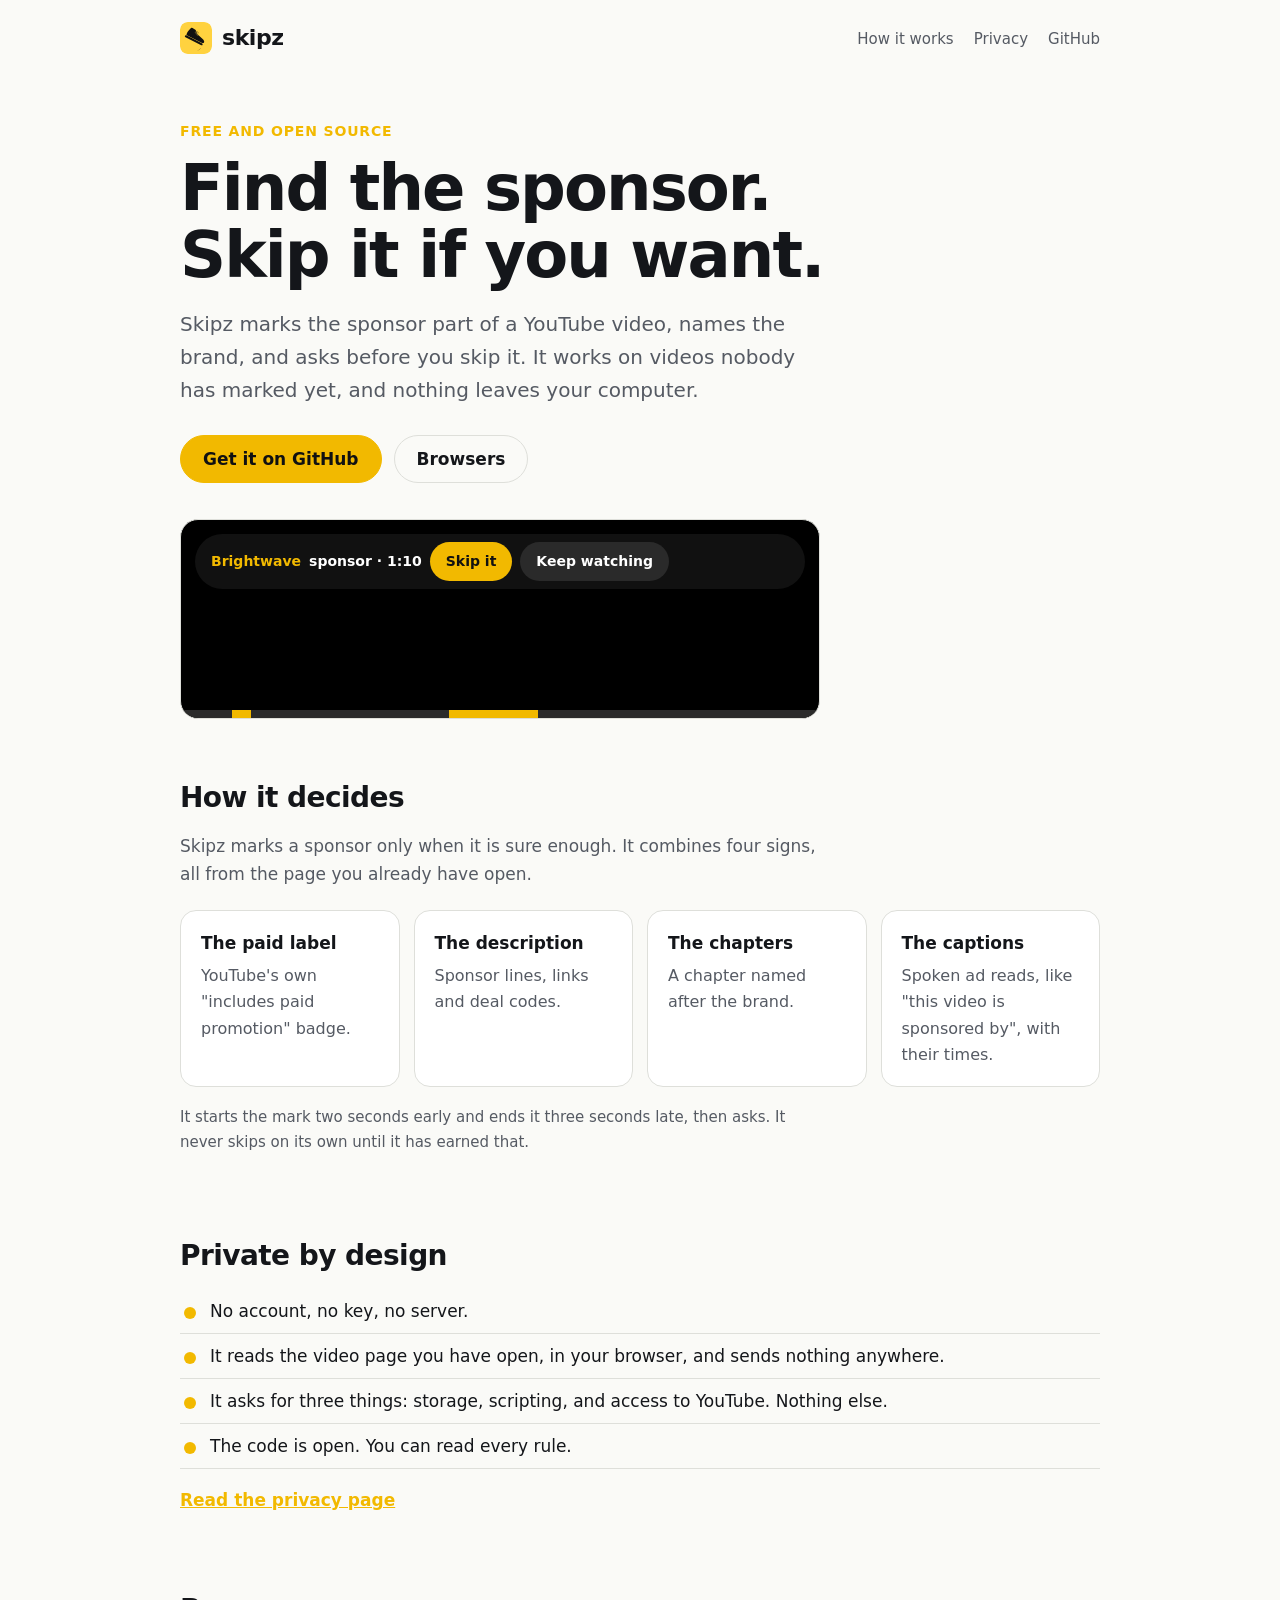
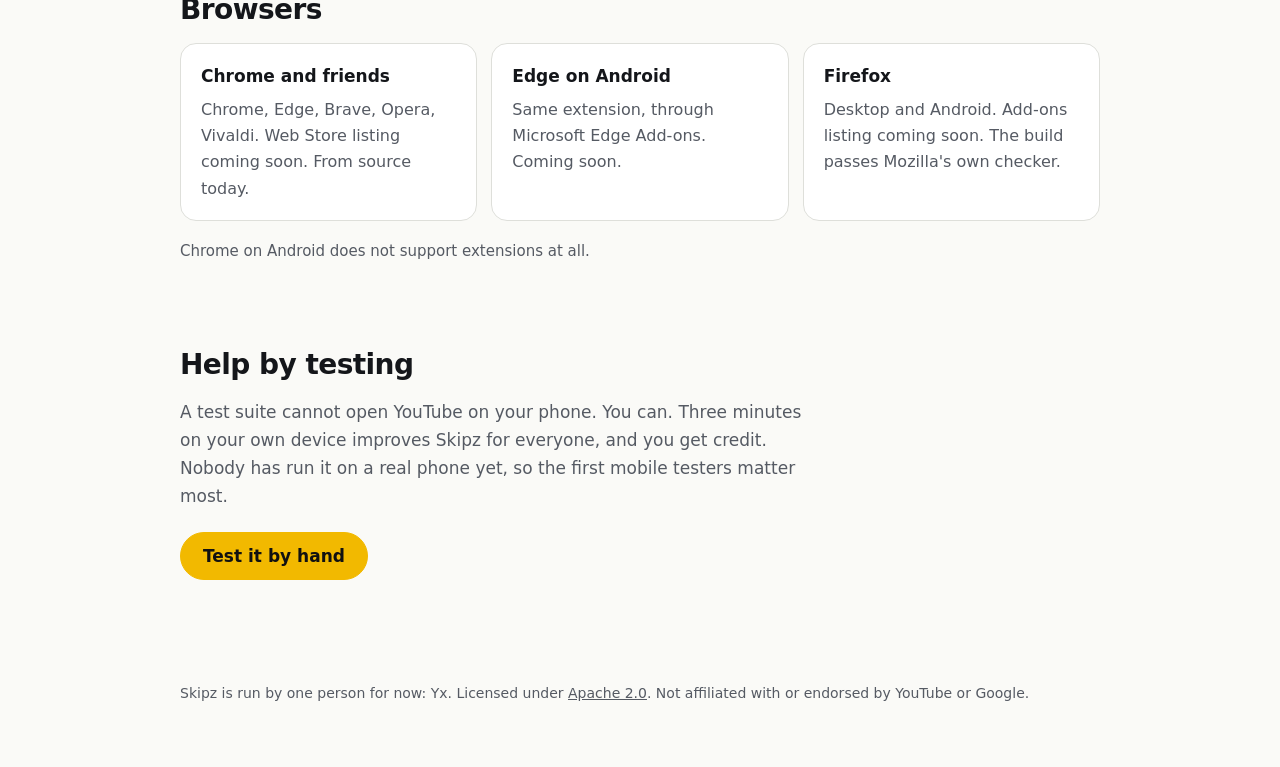
==== index.html @ 68180277 "Skipz site: landing page and privacy page" ====
<!doctype html>
<html lang="en">
<head>
<meta charset="utf-8">
<meta name="viewport" content="width=device-width,initial-scale=1">
<title>Skipz: find the sponsor, skip it if you want</title>
<meta name="description" content="Skipz finds the sponsor part of a YouTube video, names the brand, and asks before you skip it. Free, open source, nothing leaves your computer.">
<link rel="icon" type="image/svg+xml" href="favicon.svg">
<link rel="stylesheet" href="style.css">
</head>
<body>
<header class="wrap top">
  <a class="brand" href="./"><img src="favicon.svg" alt="" width="32" height="32">skipz</a>
  <nav><a href="#how">How it works</a><a href="#privacy">Privacy</a><a href="https://github.com/getskipz/skipz">GitHub</a></nav>
</header>

<main>
<section class="wrap hero">
  <p class="eyebrow">Free and open source</p>
  <h1>Find the sponsor.<br>Skip it if you want.</h1>
  <p class="lead">Skipz marks the sponsor part of a YouTube video, names the brand, and asks before you skip it. It works on videos nobody has marked yet, and nothing leaves your computer.</p>
  <p class="cta">
    <a class="btn primary" href="https://github.com/getskipz/skipz">Get it on GitHub</a>
    <a class="btn" href="#install">Browsers</a>
  </p>
  <div class="demo" role="img" aria-label="A video timeline with a yellow mark over the sponsor part and a question: Skip it or keep watching">
    <div class="screen"><span class="chipq"><b>Brightwave</b> sponsor · 1:10 <i class="go">Skip it</i><i class="stay">Keep watching</i></span></div>
    <div class="bar"><span class="m a"></span><span class="m b"></span></div>
  </div>
</section>

<section class="wrap" id="how">
  <h2>How it decides</h2>
  <p class="sub">Skipz marks a sponsor only when it is sure enough. It combines four signs, all from the page you already have open.</p>
  <div class="grid">
    <article><h3>The paid label</h3><p>YouTube's own "includes paid promotion" badge.</p></article>
    <article><h3>The description</h3><p>Sponsor lines, links and deal codes.</p></article>
    <article><h3>The chapters</h3><p>A chapter named after the brand.</p></article>
    <article><h3>The captions</h3><p>Spoken ad reads, like "this video is sponsored by", with their times.</p></article>
  </div>
  <p class="sub small">It starts the mark two seconds early and ends it three seconds late, then asks. It never skips on its own until it has earned that.</p>
</section>

<section class="wrap" id="privacy">
  <h2>Private by design</h2>
  <ul class="ticks">
    <li>No account, no key, no server.</li>
    <li>It reads the video page you have open, in your browser, and sends nothing anywhere.</li>
    <li>It asks for three things: storage, scripting, and access to YouTube. Nothing else.</li>
    <li>The code is open. You can read every rule.</li>
  </ul>
  <p><a class="link" href="privacy.html">Read the privacy page</a></p>
</section>

<section class="wrap" id="install">
  <h2>Browsers</h2>
  <div class="grid three">
    <article><h3>Chrome and friends</h3><p>Chrome, Edge, Brave, Opera, Vivaldi. Web Store listing coming soon. From source today.</p></article>
    <article><h3>Edge on Android</h3><p>Same extension, through Microsoft Edge Add-ons. Coming soon.</p></article>
    <article><h3>Firefox</h3><p>Desktop and Android. Add-ons listing coming soon. The build passes Mozilla's own checker.</p></article>
  </div>
  <p class="sub small">Chrome on Android does not support extensions at all.</p>
</section>

<section class="wrap help">
  <h2>Help by testing</h2>
  <p class="sub">A test suite cannot open YouTube on your phone. You can. Three minutes on your own device improves Skipz for everyone, and you get credit. Nobody has run it on a real phone yet, so the first mobile testers matter most.</p>
  <p class="cta"><a class="btn primary" href="https://github.com/getskipz/skipz/blob/main/docs/TESTING.md">Test it by hand</a></p>
</section>
</main>

<footer class="wrap foot">
  <p>Skipz is run by one person for now: Yx. Licensed under <a href="https://github.com/getskipz/skipz/blob/main/LICENSE">Apache 2.0</a>. Not affiliated with or endorsed by YouTube or Google.</p>
</footer>
</body>
</html>
---- style.css ----
:root{--bg:#0b0c0e;--card:#16181c;--ink:#f4f4f2;--muted:#a9adb4;--line:#2a2d33;--y:#ffd23f;--on-y:#111}
@media (prefers-color-scheme:light){:root{--bg:#fafaf7;--card:#fff;--ink:#14161a;--muted:#555a63;--line:#dedfda;--y:#f2b900;--on-y:#111}}
*{box-sizing:border-box}
html{scroll-behavior:smooth}
body{margin:0;background:var(--bg);color:var(--ink);font:17px/1.65 system-ui,-apple-system,"Segoe UI",Roboto,sans-serif}
.wrap{max-width:960px;margin:0 auto;padding:0 20px}
a{color:inherit}
.top{display:flex;align-items:center;justify-content:space-between;padding-top:20px;padding-bottom:20px}
.brand{display:inline-flex;align-items:center;gap:10px;font-weight:800;font-size:22px;letter-spacing:-.02em;text-decoration:none}.brand img{border-radius:8px}
.top nav a{margin-left:20px;text-decoration:none;color:var(--muted);font-size:15px}
.top nav a:hover{color:var(--ink)}
.hero{padding-top:56px;padding-bottom:40px}
.eyebrow{color:var(--y);font-weight:600;font-size:14px;letter-spacing:.06em;text-transform:uppercase;margin:0 0 12px}
h1{font-size:clamp(38px,7vw,64px);line-height:1.04;letter-spacing:-.03em;margin:0 0 20px}
h2{font-size:28px;letter-spacing:-.02em;margin:0 0 10px}
h3{font-size:17px;margin:0 0 6px}
.lead{font-size:20px;color:var(--muted);max-width:620px;margin:0 0 28px}
.cta{display:flex;flex-wrap:wrap;gap:12px;margin:0 0 36px}
.btn{display:inline-flex;align-items:center;min-height:48px;padding:0 22px;border-radius:999px;border:1px solid var(--line);text-decoration:none;font-weight:600}
.btn.primary{background:var(--y);color:var(--on-y);border-color:var(--y)}
.btn:focus-visible,a:focus-visible{outline:2px solid var(--y);outline-offset:3px}
.demo{background:#000;border-radius:18px;border:1px solid var(--line);overflow:hidden;max-width:640px}
.screen{height:190px;position:relative}
.chipq{position:absolute;left:14px;top:14px;right:14px;display:flex;flex-wrap:wrap;align-items:center;gap:8px;background:#111;color:#fff;border-radius:999px;padding:8px 8px 8px 16px;font:600 14px/1.2 system-ui,sans-serif}
.chipq b{color:var(--y)}
.chipq i{font-style:normal;border-radius:999px;padding:11px 16px}
.chipq .go{background:var(--y);color:#111}.chipq .stay{background:#2a2a2a}
.bar{height:8px;background:#2b2b2b;position:relative}
.m{position:absolute;top:0;height:100%;background:var(--y)}
.m.a{left:8%;width:3%}.m.b{left:42%;width:14%}
section.wrap{padding-top:44px;padding-bottom:12px}
.sub{color:var(--muted);max-width:640px;margin:0 0 22px}
.sub.small{font-size:15px;margin-top:18px}
.grid{display:grid;gap:14px;grid-template-columns:repeat(auto-fit,minmax(210px,1fr))}
.grid.three{grid-template-columns:repeat(auto-fit,minmax(250px,1fr))}
article{background:var(--card);border:1px solid var(--line);border-radius:16px;padding:18px 20px}
article p{margin:0;color:var(--muted);font-size:16px}
.ticks{list-style:none;padding:0;margin:0 0 16px}
.ticks li{padding:8px 0 8px 30px;position:relative;border-bottom:1px solid var(--line)}
.ticks li::before{content:"";position:absolute;left:4px;top:18px;width:12px;height:12px;border-radius:50%;background:var(--y)}
.link{color:var(--y);font-weight:600}
.help{padding-bottom:20px}
.foot{padding-top:40px;padding-bottom:48px;color:var(--muted);font-size:14px}
.doc h1{font-size:clamp(32px,6vw,48px)}
.doc h2{margin-top:34px}
.doc table{width:100%;border-collapse:collapse;margin:12px 0}
.doc td,.doc th{border-bottom:1px solid var(--line);padding:10px 8px;text-align:left;vertical-align:top;font-size:16px}
.doc code{background:var(--card);border:1px solid var(--line);border-radius:6px;padding:1px 6px;font-size:.92em}
@media (prefers-reduced-motion:reduce){html{scroll-behavior:auto}}
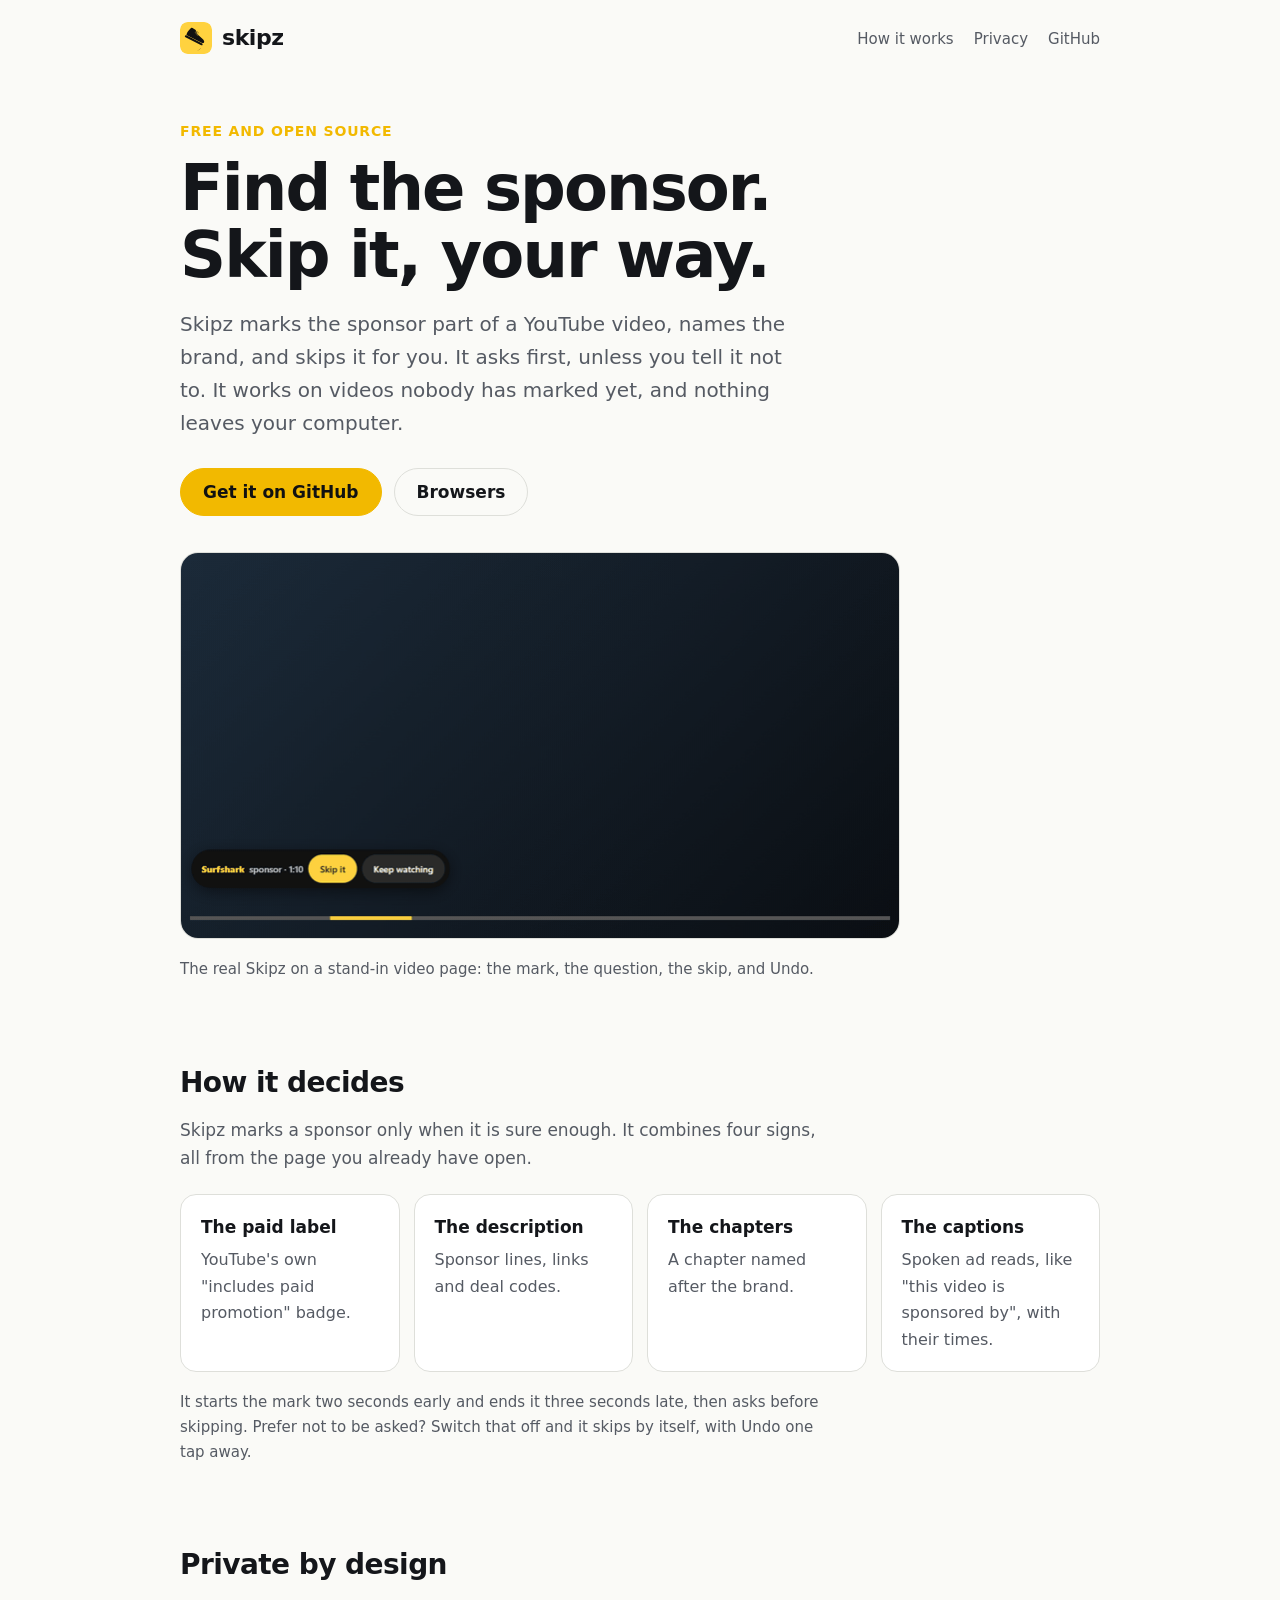
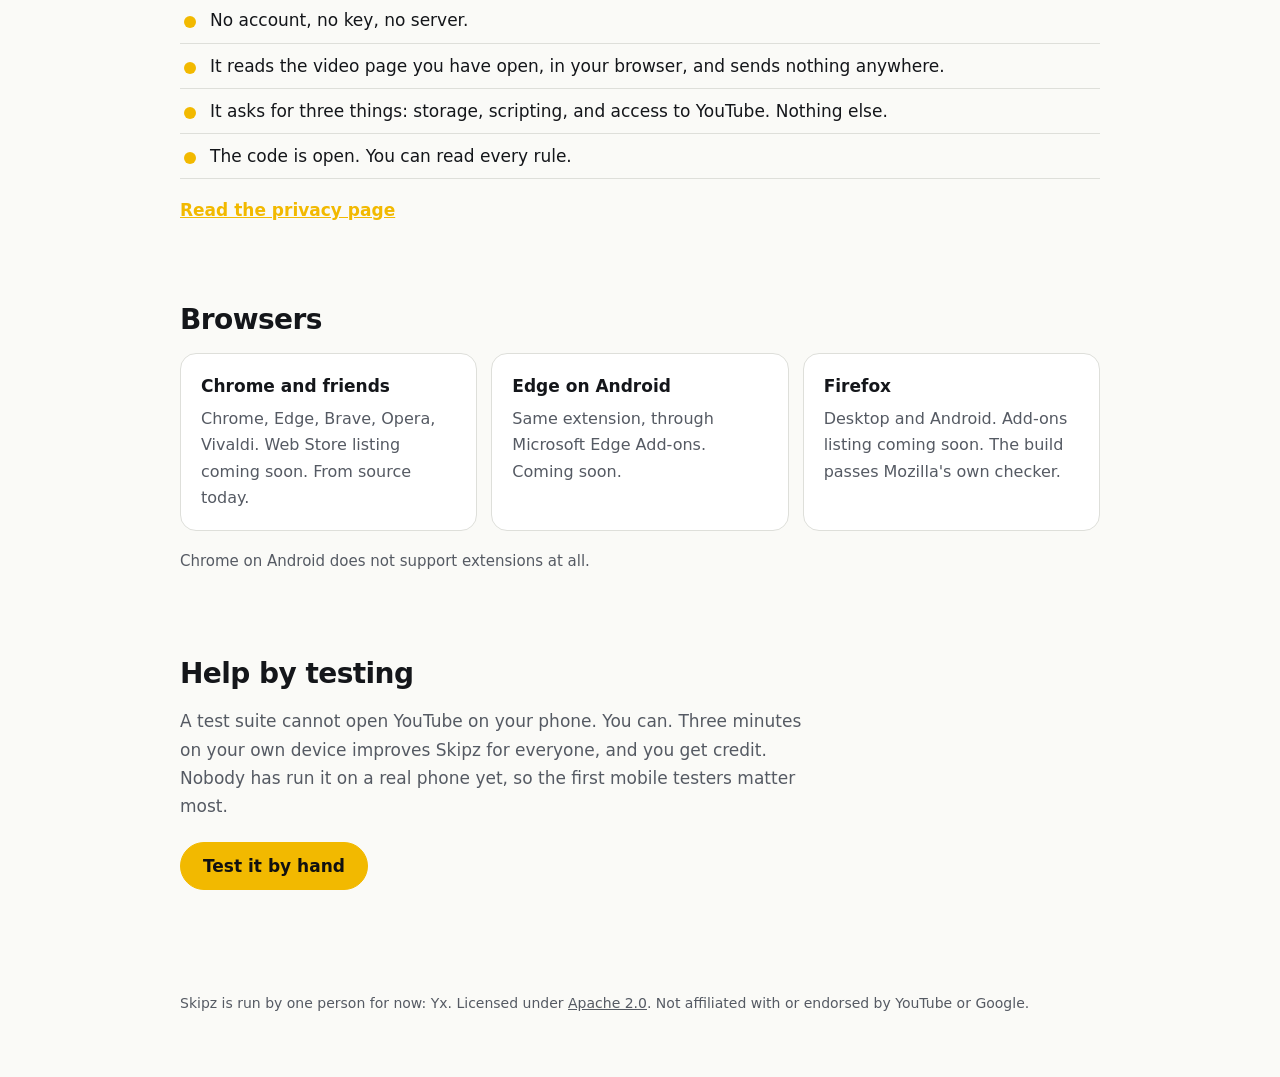
==== commit 5bf77bd7: "Site: real demo GIF, three modes wording" ====
--- a/index.html
+++ b/index.html
@@ -4,7 +4,7 @@
 <meta charset="utf-8">
 <meta name="viewport" content="width=device-width,initial-scale=1">
 <title>Skipz: find the sponsor, skip it if you want</title>
-<meta name="description" content="Skipz finds the sponsor part of a YouTube video, names the brand, and asks before you skip it. Free, open source, nothing leaves your computer.">
+<meta name="description" content="Skipz finds the sponsor part of a YouTube video, names the brand, and skips it for you. Free, open source, nothing leaves your computer.">
 <link rel="icon" type="image/svg+xml" href="favicon.svg">
 <link rel="stylesheet" href="style.css">
 </head>
@@ -17,16 +17,14 @@
 <main>
 <section class="wrap hero">
   <p class="eyebrow">Free and open source</p>
-  <h1>Find the sponsor.<br>Skip it if you want.</h1>
-  <p class="lead">Skipz marks the sponsor part of a YouTube video, names the brand, and asks before you skip it. It works on videos nobody has marked yet, and nothing leaves your computer.</p>
+  <h1>Find the sponsor.<br>Skip it, your way.</h1>
+  <p class="lead">Skipz marks the sponsor part of a YouTube video, names the brand, and skips it for you. It asks first, unless you tell it not to. It works on videos nobody has marked yet, and nothing leaves your computer.</p>
   <p class="cta">
     <a class="btn primary" href="https://github.com/getskipz/skipz">Get it on GitHub</a>
     <a class="btn" href="#install">Browsers</a>
   </p>
-  <div class="demo" role="img" aria-label="A video timeline with a yellow mark over the sponsor part and a question: Skip it or keep watching">
-    <div class="screen"><span class="chipq"><b>Brightwave</b> sponsor · 1:10 <i class="go">Skip it</i><i class="stay">Keep watching</i></span></div>
-    <div class="bar"><span class="m a"></span><span class="m b"></span></div>
-  </div>
+  <img class="demoimg" src="demo.gif" width="720" height="386" alt="A video timeline with a yellow mark over the sponsor part. Skipz asks: Skip it or keep watching. After Skip it, it says Skipped, with an Undo button.">
+  <p class="sub small">The real Skipz on a stand-in video page: the mark, the question, the skip, and Undo.</p>
 </section>
 
 <section class="wrap" id="how">
@@ -38,7 +36,7 @@
     <article><h3>The chapters</h3><p>A chapter named after the brand.</p></article>
     <article><h3>The captions</h3><p>Spoken ad reads, like "this video is sponsored by", with their times.</p></article>
   </div>
-  <p class="sub small">It starts the mark two seconds early and ends it three seconds late, then asks. It never skips on its own until it has earned that.</p>
+  <p class="sub small">It starts the mark two seconds early and ends it three seconds late, then asks before skipping. Prefer not to be asked? Switch that off and it skips by itself, with Undo one tap away.</p>
 </section>
 
 <section class="wrap" id="privacy">
--- a/style.css
+++ b/style.css
@@ -19,6 +19,7 @@
 .btn{display:inline-flex;align-items:center;min-height:48px;padding:0 22px;border-radius:999px;border:1px solid var(--line);text-decoration:none;font-weight:600}
 .btn.primary{background:var(--y);color:var(--on-y);border-color:var(--y)}
 .btn:focus-visible,a:focus-visible{outline:2px solid var(--y);outline-offset:3px}
+.demoimg{display:block;width:100%;max-width:720px;height:auto;border-radius:18px;border:1px solid var(--line)}
 .demo{background:#000;border-radius:18px;border:1px solid var(--line);overflow:hidden;max-width:640px}
 .screen{height:190px;position:relative}
 .chipq{position:absolute;left:14px;top:14px;right:14px;display:flex;flex-wrap:wrap;align-items:center;gap:8px;background:#111;color:#fff;border-radius:999px;padding:8px 8px 8px 16px;font:600 14px/1.2 system-ui,sans-serif}
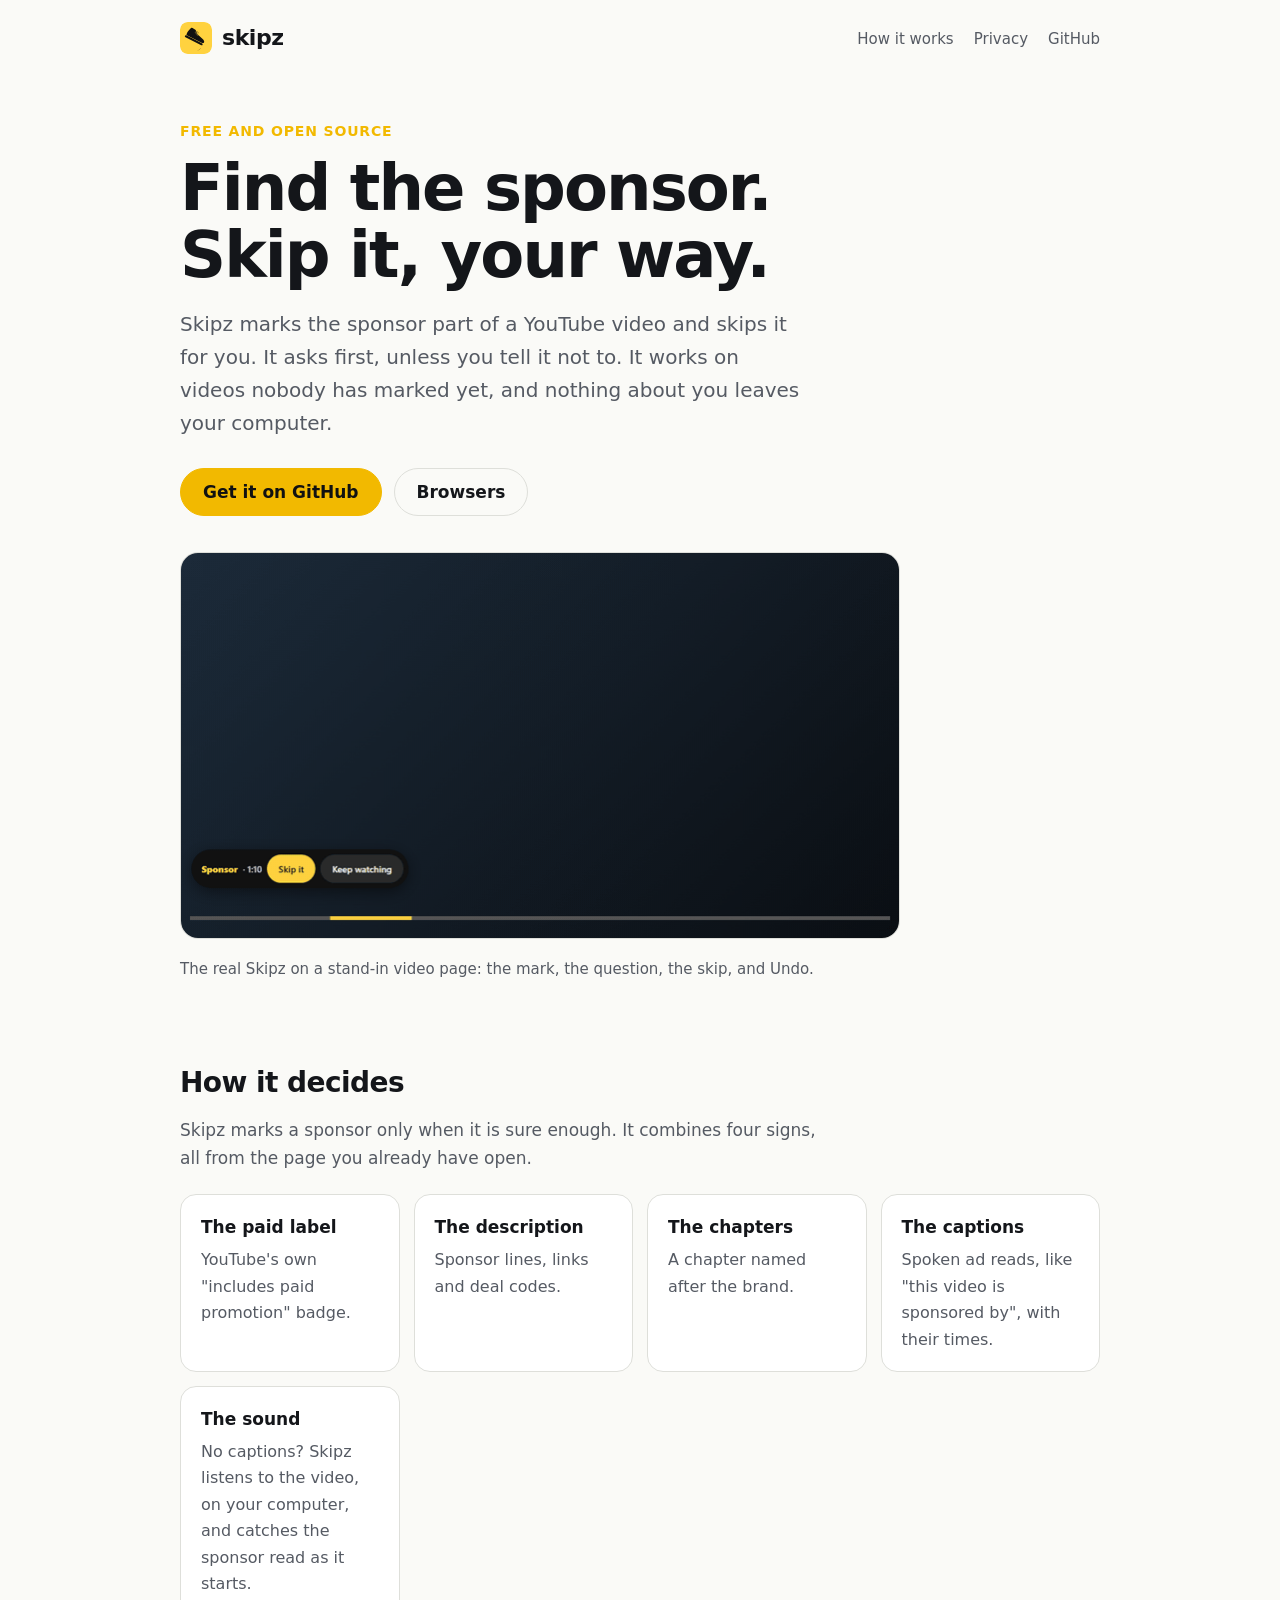
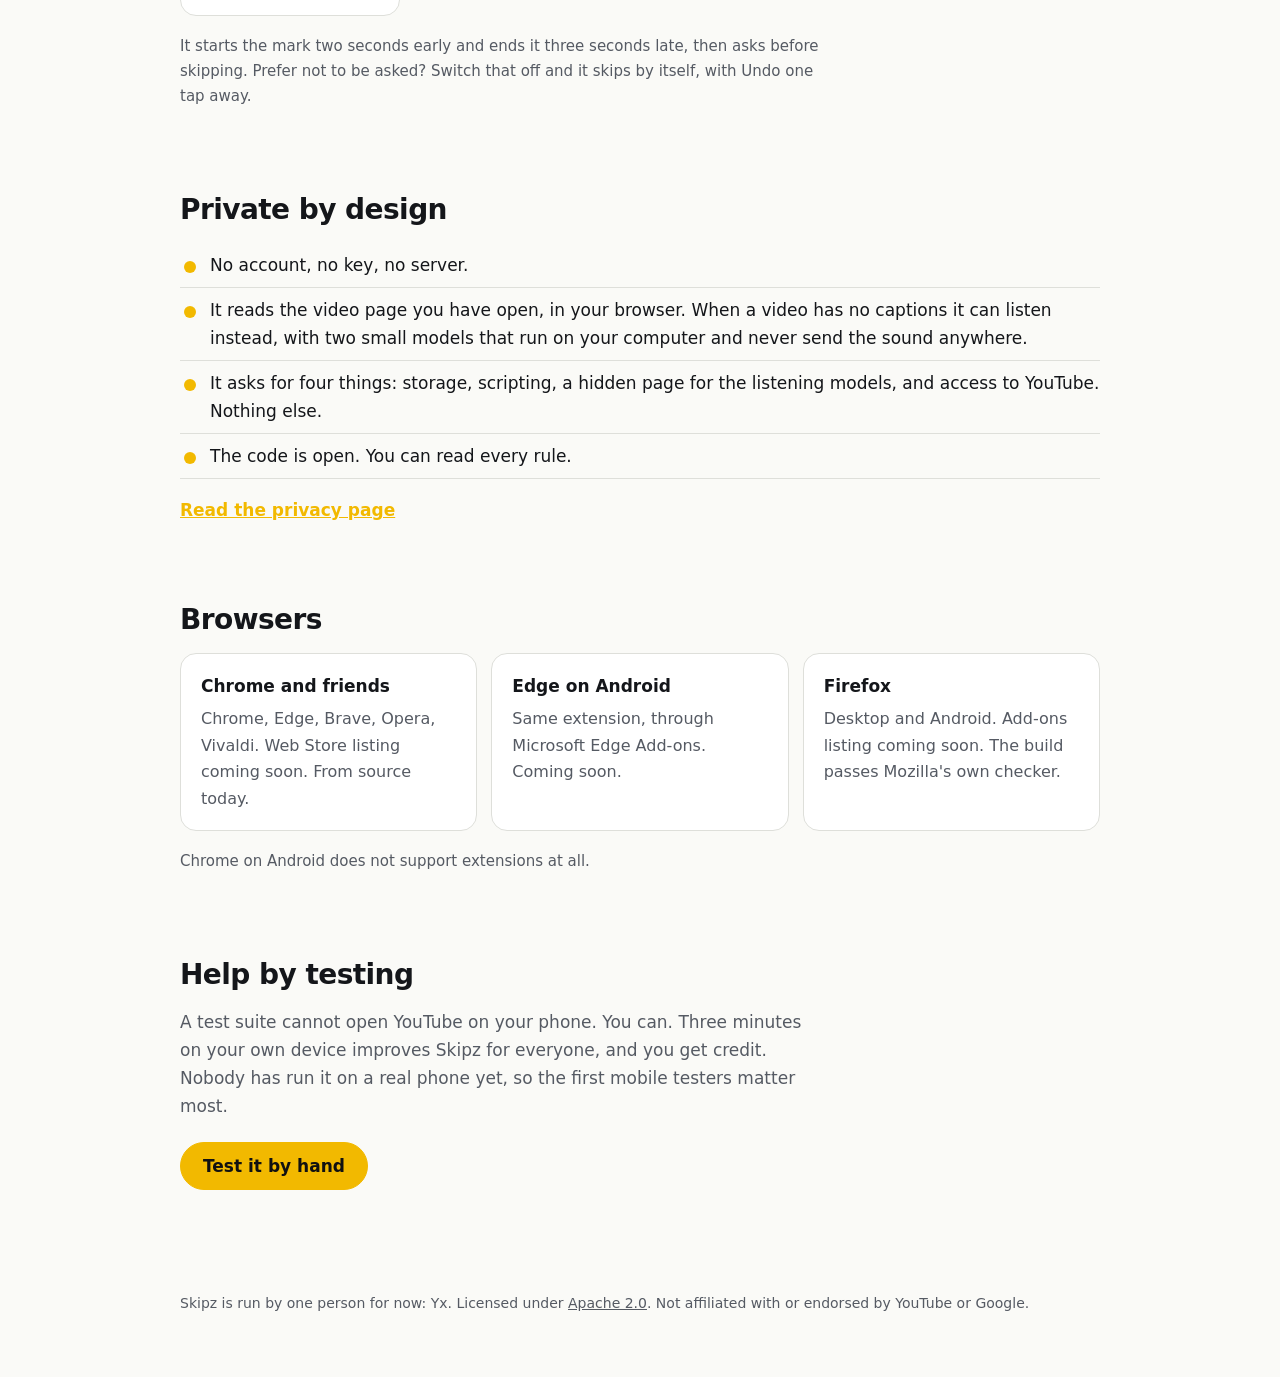
==== commit ae07d857: "Site: listening, no brand names" ====
--- a/index.html
+++ b/index.html
@@ -4,7 +4,7 @@
 <meta charset="utf-8">
 <meta name="viewport" content="width=device-width,initial-scale=1">
 <title>Skipz: find the sponsor, skip it if you want</title>
-<meta name="description" content="Skipz finds the sponsor part of a YouTube video, names the brand, and skips it for you. Free, open source, nothing leaves your computer.">
+<meta name="description" content="Skipz finds the sponsor part of a YouTube video and skips it for you. Free, open source, nothing about you leaves your computer.">
 <link rel="icon" type="image/svg+xml" href="favicon.svg">
 <link rel="stylesheet" href="style.css">
 </head>
@@ -18,7 +18,7 @@
 <section class="wrap hero">
   <p class="eyebrow">Free and open source</p>
   <h1>Find the sponsor.<br>Skip it, your way.</h1>
-  <p class="lead">Skipz marks the sponsor part of a YouTube video, names the brand, and skips it for you. It asks first, unless you tell it not to. It works on videos nobody has marked yet, and nothing leaves your computer.</p>
+  <p class="lead">Skipz marks the sponsor part of a YouTube video and skips it for you. It asks first, unless you tell it not to. It works on videos nobody has marked yet, and nothing about you leaves your computer.</p>
   <p class="cta">
     <a class="btn primary" href="https://github.com/getskipz/skipz">Get it on GitHub</a>
     <a class="btn" href="#install">Browsers</a>
@@ -35,6 +35,7 @@
     <article><h3>The description</h3><p>Sponsor lines, links and deal codes.</p></article>
     <article><h3>The chapters</h3><p>A chapter named after the brand.</p></article>
     <article><h3>The captions</h3><p>Spoken ad reads, like "this video is sponsored by", with their times.</p></article>
+    <article><h3>The sound</h3><p>No captions? Skipz listens to the video, on your computer, and catches the sponsor read as it starts.</p></article>
   </div>
   <p class="sub small">It starts the mark two seconds early and ends it three seconds late, then asks before skipping. Prefer not to be asked? Switch that off and it skips by itself, with Undo one tap away.</p>
 </section>
@@ -43,8 +44,8 @@
   <h2>Private by design</h2>
   <ul class="ticks">
     <li>No account, no key, no server.</li>
-    <li>It reads the video page you have open, in your browser, and sends nothing anywhere.</li>
-    <li>It asks for three things: storage, scripting, and access to YouTube. Nothing else.</li>
+    <li>It reads the video page you have open, in your browser. When a video has no captions it can listen instead, with two small models that run on your computer and never send the sound anywhere.</li>
+    <li>It asks for four things: storage, scripting, a hidden page for the listening models, and access to YouTube. Nothing else.</li>
     <li>The code is open. You can read every rule.</li>
   </ul>
   <p><a class="link" href="privacy.html">Read the privacy page</a></p>
